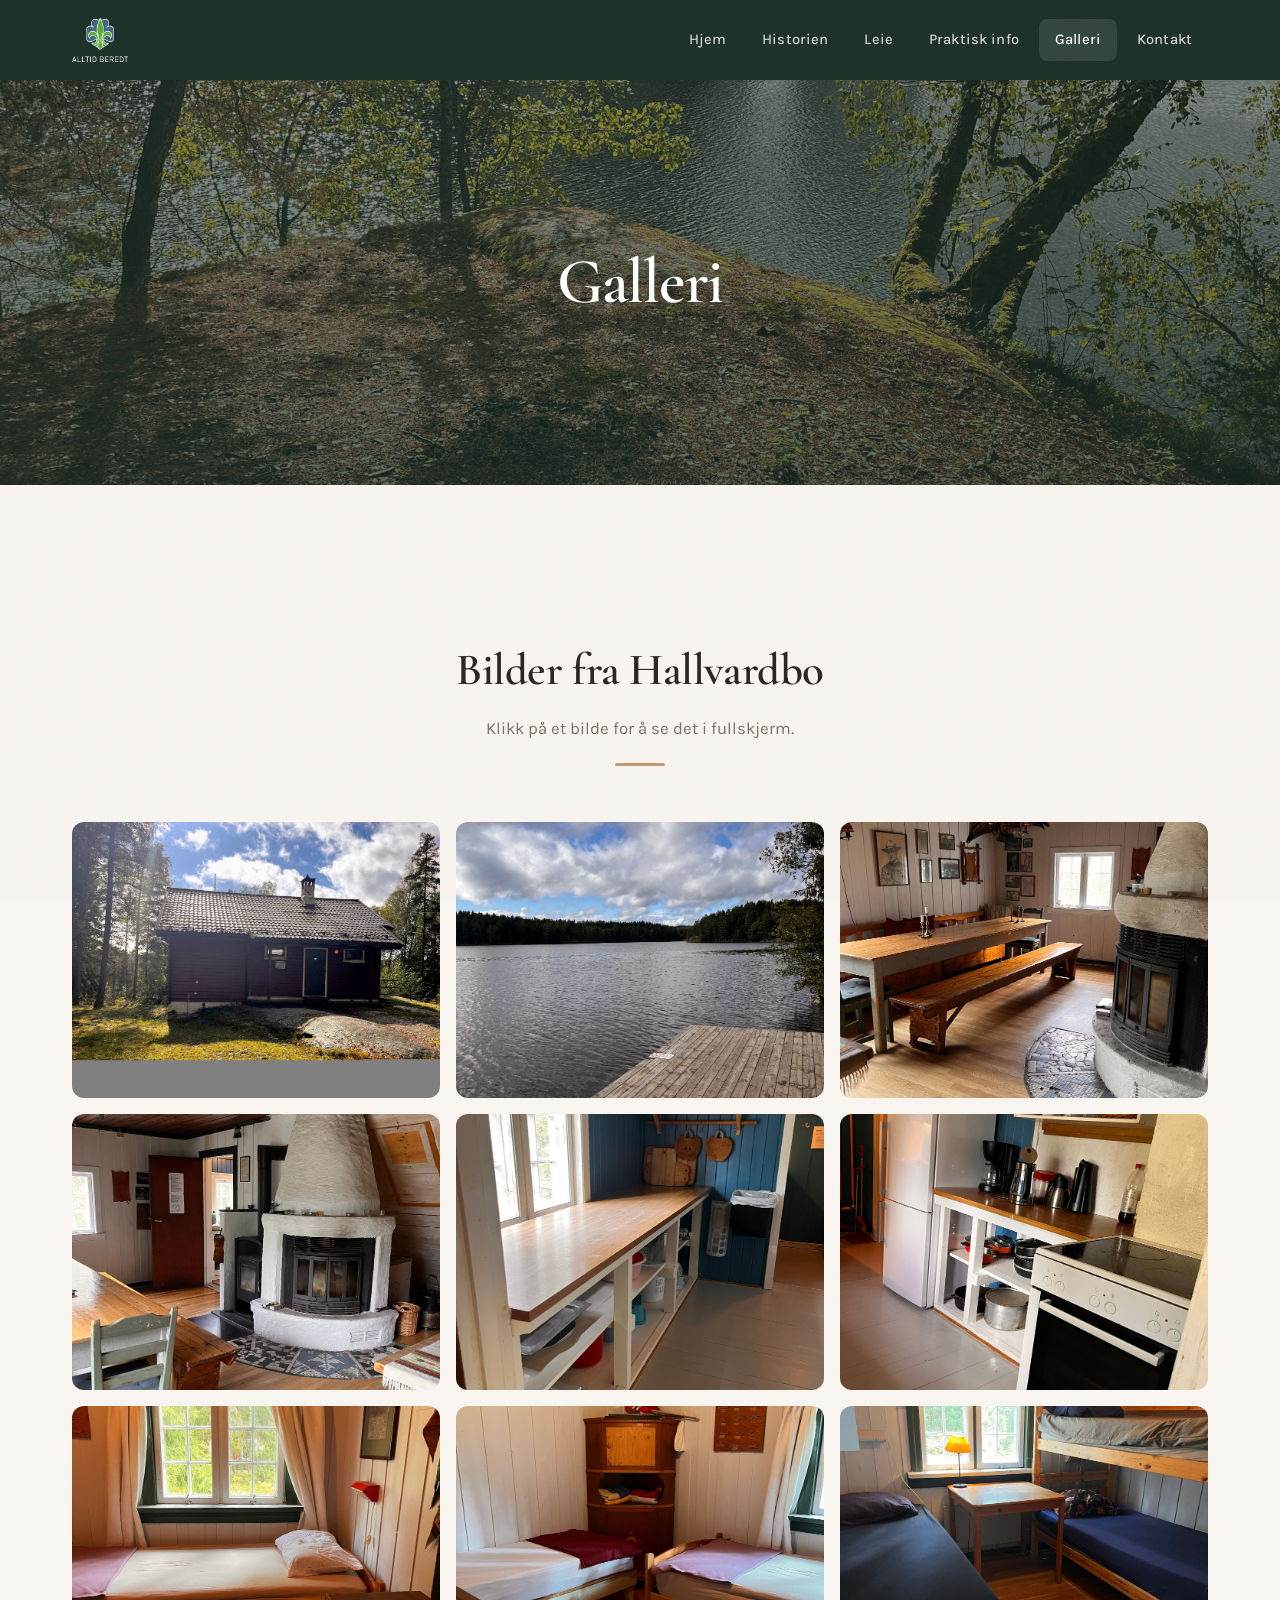
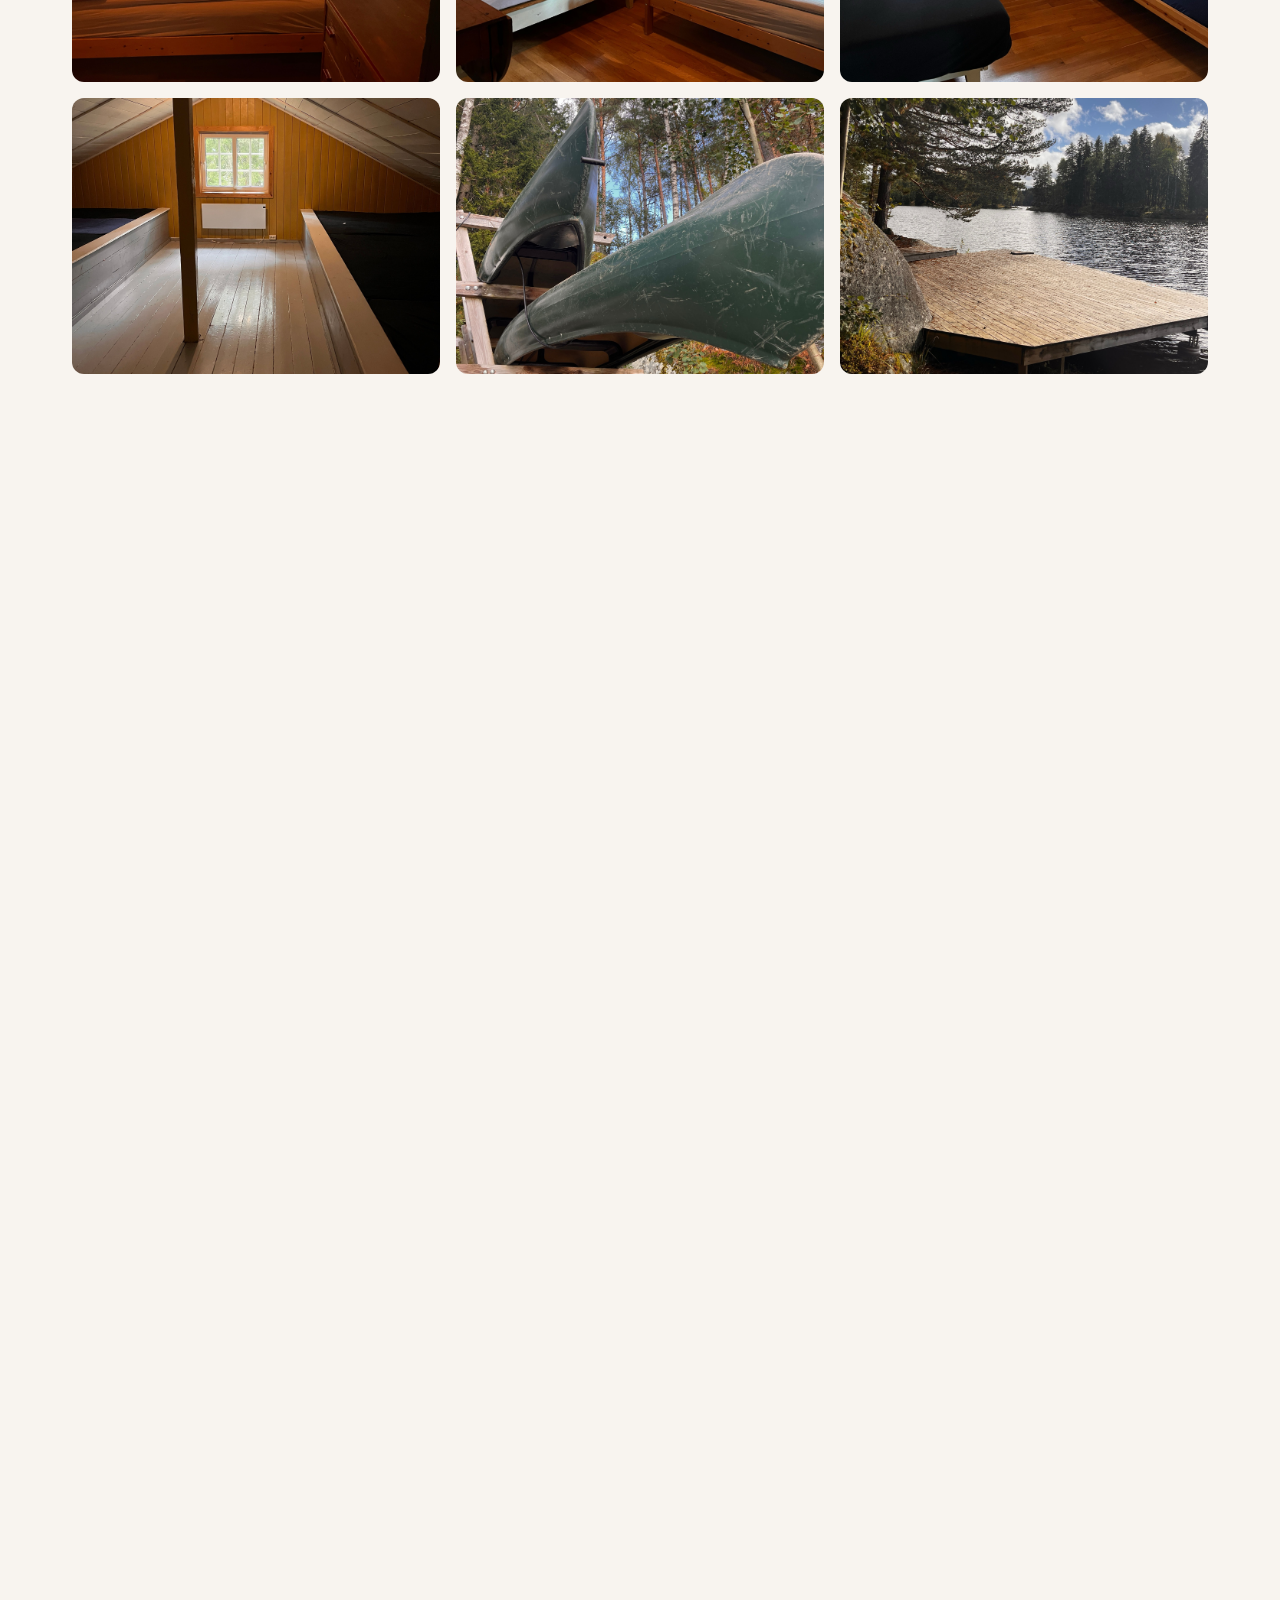
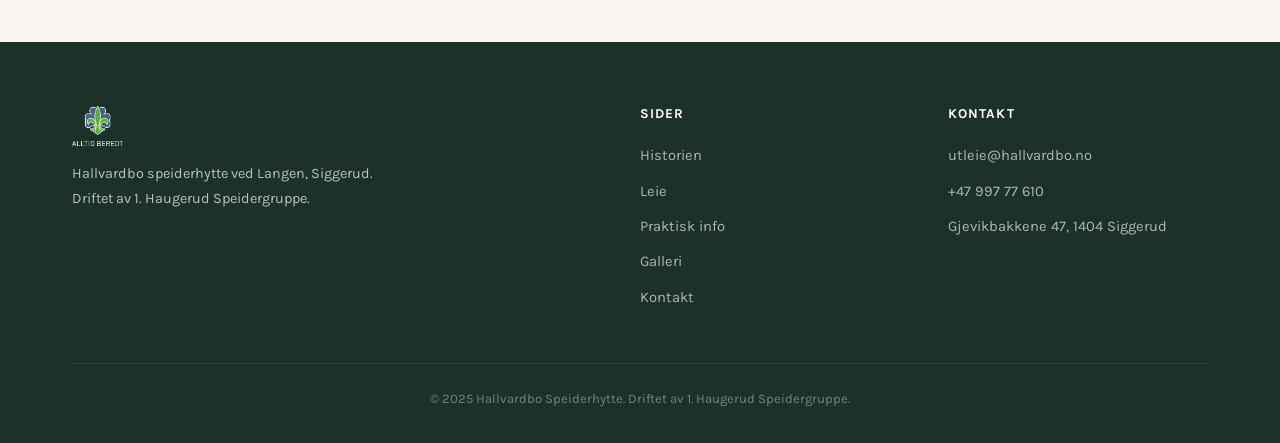
==== galleri.html @ 91730b1a "Initial commit: Hallvardbo speiderhytte static site Static HTML/CSS rebuild of hallvardbo.no with al" ====
<!DOCTYPE html>
<html lang="no">
<head>
  <meta charset="UTF-8">
  <meta name="viewport" content="width=device-width, initial-scale=1.0">
  <title>Galleri — Hallvardbo Speiderhytte</title>
  <meta name="description" content="Bilder fra Hallvardbo speiderhytte — hytta, brygga, naturen og uteområdet.">
  <link rel="stylesheet" href="css/style.css">
</head>
<body>

  <!-- HEADER -->
  <header class="header">
    <div class="header__inner">
      <a href="index.html"><img src="images/logo.png" alt="Hallvardbo Speiderhytte" class="header__logo"></a>
      <nav class="nav">
        <a href="index.html">Hjem</a>
        <a href="historien.html">Historien</a>
        <a href="leie.html">Leie</a>
        <a href="praktisk-info.html">Praktisk info</a>
        <a href="galleri.html" class="active">Galleri</a>
        <a href="kontakt.html">Kontakt</a>
      </nav>
      <button class="hamburger" aria-label="Meny">
        <span></span><span></span><span></span>
      </button>
    </div>
  </header>
  <nav class="mobile-nav">
    <a href="index.html">Hjem</a>
    <a href="historien.html">Historien</a>
    <a href="leie.html">Leie</a>
    <a href="praktisk-info.html">Praktisk info</a>
    <a href="galleri.html" class="active">Galleri</a>
    <a href="kontakt.html">Kontakt</a>
  </nav>

  <!-- PAGE HEADER -->
  <section class="page-header">
    <div class="hero__bg" style="background-image: url('images/balplass.jpg')"></div>
    <div class="page-header__content">
      <h1>Galleri</h1>
    </div>
  </section>

  <svg class="wave" viewBox="0 0 1440 60" preserveAspectRatio="none">
    <path d="M0,20 C360,55 720,0 1080,30 C1260,45 1380,10 1440,25 L1440,60 L0,60 Z" fill="var(--cream)"/>
  </svg>

  <!-- GALLERY -->
  <section class="section section--cream">
    <div class="container">
      <div class="section-intro fade-up">
        <h2>Bilder fra Hallvardbo</h2>
        <p>Klikk på et bilde for å se det i fullskjerm.</p>
        <div class="divider"></div>
      </div>

      <div class="gallery-grid stagger">
        <div class="gallery-item fade-up" data-caption="Hallvardbo — forsiden av hytta">
          <img src="images/forsiden.jpg" alt="Hallvardbo forsiden" loading="lazy">
          <div class="gallery-item__overlay"><span>Forsiden av hytta</span></div>
        </div>
        <div class="gallery-item fade-up" data-caption="Badebrygge og utsikt over Langen">
          <img src="images/brygge1.jpg" alt="Badebrygge ved Langen" loading="lazy">
          <div class="gallery-item__overlay"><span>Badebrygge og Langen</span></div>
        </div>
        <div class="gallery-item fade-up" data-caption="Stue med peis">
          <img src="images/peisstue1.jpg" alt="Peisstue" loading="lazy">
          <div class="gallery-item__overlay"><span>Stue med peis</span></div>
        </div>
        <div class="gallery-item fade-up" data-caption="Peisstue mot kjøkken">
          <img src="images/peisstue2.jpg" alt="Peisstue mot kjøkken" loading="lazy">
          <div class="gallery-item__overlay"><span>Peisstue mot kjøkken</span></div>
        </div>
        <div class="gallery-item fade-up" data-caption="Kjøkken med utsikt">
          <img src="images/kjokken1.jpg" alt="Kjøkken" loading="lazy">
          <div class="gallery-item__overlay"><span>Kjøkken med utsikt</span></div>
        </div>
        <div class="gallery-item fade-up" data-caption="Kjøkken med stekeovn og kjøleskap">
          <img src="images/kjokken2.jpg" alt="Kjøkken med stekeovn" loading="lazy">
          <div class="gallery-item__overlay"><span>Kjøkken med stekeovn</span></div>
        </div>
        <div class="gallery-item fade-up" data-caption="Soverom 1 med vindu">
          <img src="images/soverom1a.jpg" alt="Soverom 1" loading="lazy">
          <div class="gallery-item__overlay"><span>Soverom 1</span></div>
        </div>
        <div class="gallery-item fade-up" data-caption="Soverom 1 — to enkeltsenger">
          <img src="images/soverom1b.jpg" alt="Soverom 1 enkeltsenger" loading="lazy">
          <div class="gallery-item__overlay"><span>Soverom 1 — enkeltsenger</span></div>
        </div>
        <div class="gallery-item fade-up" data-caption="Soverom 2 med køyeseng">
          <img src="images/soverom2.jpg" alt="Soverom 2" loading="lazy">
          <div class="gallery-item__overlay"><span>Soverom 2</span></div>
        </div>
        <div class="gallery-item fade-up" data-caption="Sovesalen på loftet">
          <img src="images/sovesal.jpg" alt="Sovesal" loading="lazy">
          <div class="gallery-item__overlay"><span>Sovesal</span></div>
        </div>
        <div class="gallery-item fade-up" data-caption="2 av 5 kanoer">
          <img src="images/kanoer.jpg" alt="Kanoer" loading="lazy">
          <div class="gallery-item__overlay"><span>Kanoer</span></div>
        </div>
        <div class="gallery-item fade-up" data-caption="Badebrygge — utsikt over Langen">
          <img src="images/brygge2.jpg" alt="Badebrygge" loading="lazy">
          <div class="gallery-item__overlay"><span>Badebrygge</span></div>
        </div>
        <div class="gallery-item fade-up" data-caption="Terrasse med sitteområde">
          <img src="images/terrasse.jpg" alt="Terrasse" loading="lazy">
          <div class="gallery-item__overlay"><span>Terrasse</span></div>
        </div>
        <div class="gallery-item fade-up" data-caption="Uteområde og bakside av hytta">
          <img src="images/uteomrade.jpg" alt="Uteområde" loading="lazy">
          <div class="gallery-item__overlay"><span>Uteområde</span></div>
        </div>
        <div class="gallery-item fade-up" data-caption="Hallvardbo fra gressletta">
          <img src="images/fasade.jpg" alt="Hallvardbo nedenfra" loading="lazy">
          <div class="gallery-item__overlay"><span>Hallvardbo fra gressletta</span></div>
        </div>
        <div class="gallery-item fade-up" data-caption="Baksiden med balkong">
          <img src="images/balkong.jpg" alt="Balkong" loading="lazy">
          <div class="gallery-item__overlay"><span>Balkong</span></div>
        </div>
        <div class="gallery-item fade-up" data-caption="Gang inne i hytta">
          <img src="images/gang.jpg" alt="Gang" loading="lazy">
          <div class="gallery-item__overlay"><span>Gang</span></div>
        </div>
        <div class="gallery-item fade-up" data-caption="Stien mot badebrygga">
          <img src="images/mot_brygge.jpg" alt="Mot brygge" loading="lazy">
          <div class="gallery-item__overlay"><span>Mot badebrygga</span></div>
        </div>
        <div class="gallery-item fade-up" data-caption="Bålplass ved Langen">
          <img src="images/balplass.jpg" alt="Bålplass" loading="lazy">
          <div class="gallery-item__overlay"><span>Bålplass ved Langen</span></div>
        </div>
        <div class="gallery-item fade-up" data-caption="Gressletta nedfor hytta">
          <img src="images/gressletta.jpg" alt="Gressletta" loading="lazy">
          <div class="gallery-item__overlay"><span>Gressletta</span></div>
        </div>
        <div class="gallery-item fade-up" data-caption="Skilt — Hallvardbo anno 1937">
          <img src="images/skilt.jpg" alt="Hallvardbo skilt" loading="lazy">
          <div class="gallery-item__overlay"><span>Skilt — anno 1937</span></div>
        </div>
        <div class="gallery-item fade-up" data-caption="Utedoer og vedbod">
          <img src="images/toalett_vedskjul.jpg" alt="Utedo og vedbod" loading="lazy">
          <div class="gallery-item__overlay"><span>Utedo og vedbod</span></div>
        </div>
      </div>
    </div>
  </section>

  <!-- LIGHTBOX -->
  <div class="lightbox">
    <button class="lightbox__close" aria-label="Lukk">&times;</button>
    <button class="lightbox__nav lightbox__nav--prev" aria-label="Forrige">&#8592;</button>
    <button class="lightbox__nav lightbox__nav--next" aria-label="Neste">&#8594;</button>
    <img src="" alt="Fullskjerm bilde">
    <div class="lightbox__caption"></div>
  </div>

  <!-- FOOTER -->
  <footer class="footer">
    <div class="container">
      <div class="footer__inner">
        <div class="footer__brand">
          <img src="images/logo.png" alt="Hallvardbo">
          <p>Hallvardbo speiderhytte ved Langen, Siggerud. Driftet av 1. Haugerud Speidergruppe.</p>
        </div>
        <div>
          <h4>Sider</h4>
          <a href="historien.html">Historien</a>
          <a href="leie.html">Leie</a>
          <a href="praktisk-info.html">Praktisk info</a>
          <a href="galleri.html">Galleri</a>
          <a href="kontakt.html">Kontakt</a>
        </div>
        <div>
          <h4>Kontakt</h4>
          <a href="mailto:utleie@hallvardbo.no">utleie@hallvardbo.no</a>
          <a href="tel:+4799777610">+47 997 77 610</a>
          <a href="https://maps.google.com/?q=Gjevikbakkene+47,+1404+Siggerud,+Norge" target="_blank">Gjevikbakkene 47, 1404 Siggerud</a>
        </div>
      </div>
      <div class="footer__bottom">
        &copy; 2025 Hallvardbo Speiderhytte. Driftet av 1. Haugerud Speidergruppe.
      </div>
    </div>
  </footer>

  <script src="js/main.js"></script>
</body>
</html>
---- css/style.css ----
@import url('https://fonts.googleapis.com/css2?family=Cormorant+Garamond:ital,wght@0,400;0,500;0,600;0,700;1,400;1,500&family=Karla:wght@400;500;600;700&display=swap');

/* =============================
   VARIABLES
   ============================= */
:root {
  --forest: #2D4A3B;
  --forest-deep: #1C3128;
  --forest-light: #4A7D60;
  --amber: #C49A6C;
  --gold: #B89358;
  --bark: #4A3728;
  --cream: #F8F4EF;
  --cream-dark: #EDE6DC;
  --sage: #E4EBE3;
  --text: #2A2520;
  --text-muted: #7A7168;
  --white: #FFFFFF;
  --header-h: 80px;
  --max-w: 1200px;
  --radius: 12px;
  --shadow: 0 4px 24px rgba(42,37,32,0.08);
  --shadow-lg: 0 12px 48px rgba(42,37,32,0.14);
  --ease: cubic-bezier(0.4, 0, 0.2, 1);
}

/* =============================
   RESET & BASE
   ============================= */
*, *::before, *::after { margin: 0; padding: 0; box-sizing: border-box; }

html { scroll-behavior: smooth; scroll-padding-top: var(--header-h); }

body {
  font-family: 'Karla', sans-serif;
  font-size: 1.05rem;
  line-height: 1.75;
  color: var(--text);
  background: var(--cream);
  -webkit-font-smoothing: antialiased;
  overflow-x: hidden;
}

/* Subtle grain texture overlay */
body::after {
  content: '';
  position: fixed;
  inset: 0;
  pointer-events: none;
  z-index: 9999;
  opacity: 0.025;
  background-image: url("data:image/svg+xml,%3Csvg viewBox='0 0 256 256' xmlns='http://www.w3.org/2000/svg'%3E%3Cfilter id='n'%3E%3CfeTurbulence type='fractalNoise' baseFrequency='0.9' numOctaves='4' stitchTiles='stitch'/%3E%3C/filter%3E%3Crect width='100%25' height='100%25' filter='url(%23n)'/%3E%3C/svg%3E");
  background-repeat: repeat;
  background-size: 256px 256px;
}

img { max-width: 100%; height: auto; display: block; }
a { color: inherit; text-decoration: none; }
ul { list-style: none; }

/* =============================
   TYPOGRAPHY
   ============================= */
h1, h2, h3, h4 {
  font-family: 'Cormorant Garamond', serif;
  font-weight: 600;
  line-height: 1.2;
  color: var(--text);
}
h1 { font-size: clamp(2.4rem, 5vw, 4rem); letter-spacing: -0.02em; }
h2 { font-size: clamp(1.8rem, 3.5vw, 2.8rem); letter-spacing: -0.01em; }
h3 { font-size: clamp(1.3rem, 2vw, 1.6rem); }
h4 { font-size: 1.15rem; font-weight: 700; }

p + p { margin-top: 1em; }

.serif-italic {
  font-family: 'Cormorant Garamond', serif;
  font-style: italic;
  font-weight: 400;
}

/* =============================
   LAYOUT
   ============================= */
.container {
  width: 100%;
  max-width: var(--max-w);
  margin: 0 auto;
  padding: 0 2rem;
}

.section {
  padding: 100px 0;
}
.section--sage { background: var(--sage); }
.section--cream { background: var(--cream); }
.section--cream-dark { background: var(--cream-dark); }
.section--forest {
  background: var(--forest);
  color: var(--white);
}
.section--forest h2,
.section--forest h3,
.section--forest h4 { color: var(--white); }

.text-center { text-align: center; }

.grid-2 {
  display: grid;
  grid-template-columns: repeat(2, 1fr);
  gap: 2.5rem;
}
.grid-3 {
  display: grid;
  grid-template-columns: repeat(3, 1fr);
  gap: 2rem;
}

/* =============================
   HEADER & NAV
   ============================= */
.header {
  position: fixed;
  top: 0;
  left: 0;
  right: 0;
  height: var(--header-h);
  background: var(--forest-deep);
  z-index: 1000;
  transition: box-shadow 0.3s var(--ease);
}
.header.scrolled {
  box-shadow: 0 2px 20px rgba(0,0,0,0.15);
}
.header__inner {
  max-width: var(--max-w);
  margin: 0 auto;
  padding: 0 2rem;
  height: 100%;
  display: flex;
  align-items: center;
  justify-content: space-between;
}
.header__logo {
  height: 44px;
  width: auto;
  flex-shrink: 0;
}
.nav { display: flex; align-items: center; gap: 0.25rem; }
.nav a {
  color: rgba(255,255,255,0.8);
  font-size: 0.92rem;
  font-weight: 500;
  padding: 0.5rem 1rem;
  border-radius: 8px;
  transition: all 0.25s var(--ease);
  letter-spacing: 0.01em;
}
.nav a:hover,
.nav a.active {
  color: var(--white);
  background: rgba(255,255,255,0.1);
}

/* Hamburger */
.hamburger {
  display: none;
  flex-direction: column;
  gap: 5px;
  background: none;
  border: none;
  cursor: pointer;
  padding: 8px;
  z-index: 1001;
}
.hamburger span {
  display: block;
  width: 24px;
  height: 2px;
  background: var(--white);
  border-radius: 2px;
  transition: all 0.3s var(--ease);
  transform-origin: center;
}
.hamburger.open span:nth-child(1) { transform: rotate(45deg) translate(5px, 5px); }
.hamburger.open span:nth-child(2) { opacity: 0; }
.hamburger.open span:nth-child(3) { transform: rotate(-45deg) translate(5px, -5px); }

/* Mobile nav */
.mobile-nav {
  display: none;
  position: fixed;
  top: var(--header-h);
  left: 0;
  right: 0;
  background: var(--forest-deep);
  padding: 1rem 2rem 2rem;
  transform: translateY(-100%);
  opacity: 0;
  transition: all 0.35s var(--ease);
  z-index: 999;
}
.mobile-nav.open {
  transform: translateY(0);
  opacity: 1;
}
.mobile-nav a {
  display: block;
  color: rgba(255,255,255,0.85);
  font-size: 1.05rem;
  font-weight: 500;
  padding: 0.75rem 0;
  border-bottom: 1px solid rgba(255,255,255,0.08);
  transition: color 0.2s;
}
.mobile-nav a:hover,
.mobile-nav a.active { color: var(--white); }

/* =============================
   HERO
   ============================= */
.hero {
  position: relative;
  height: 85vh;
  min-height: 500px;
  max-height: 900px;
  display: flex;
  align-items: center;
  justify-content: center;
  text-align: center;
  margin-top: var(--header-h);
  overflow: hidden;
}
.hero__bg {
  position: absolute;
  inset: 0;
  background-size: cover;
  background-position: center;
  transition: transform 8s linear;
}
.hero::after {
  content: '';
  position: absolute;
  inset: 0;
  background: linear-gradient(
    180deg,
    rgba(28,49,40,0.55) 0%,
    rgba(28,49,40,0.35) 50%,
    rgba(28,49,40,0.65) 100%
  );
}
.hero__content {
  position: relative;
  z-index: 2;
  color: var(--white);
  max-width: 700px;
  padding: 0 2rem;
}
.hero__content h1 {
  color: var(--white);
  font-size: clamp(2.6rem, 6vw, 4.5rem);
  margin-bottom: 1rem;
  font-weight: 700;
  text-shadow: 0 2px 30px rgba(0,0,0,0.3);
}
.hero__subtitle {
  font-size: clamp(1.05rem, 2vw, 1.3rem);
  opacity: 0.92;
  line-height: 1.6;
  margin-bottom: 2.5rem;
  font-family: 'Cormorant Garamond', serif;
  font-style: italic;
  font-weight: 400;
  font-size: clamp(1.15rem, 2.2vw, 1.45rem);
}

/* Page header (subpages) */
.page-header {
  position: relative;
  height: 45vh;
  min-height: 320px;
  max-height: 500px;
  display: flex;
  align-items: center;
  justify-content: center;
  text-align: center;
  margin-top: var(--header-h);
  overflow: hidden;
}
.page-header .hero__bg { position: absolute; inset: 0; background-size: cover; background-position: center; }
.page-header::after {
  content: '';
  position: absolute;
  inset: 0;
  background: linear-gradient(180deg, rgba(28,49,40,0.5) 0%, rgba(28,49,40,0.7) 100%);
}
.page-header__content {
  position: relative;
  z-index: 2;
  color: var(--white);
}
.page-header__content h1 {
  color: var(--white);
  text-shadow: 0 2px 30px rgba(0,0,0,0.2);
}

/* =============================
   BUTTONS
   ============================= */
.btn {
  display: inline-flex;
  align-items: center;
  gap: 0.5rem;
  font-family: 'Karla', sans-serif;
  font-weight: 600;
  font-size: 0.95rem;
  letter-spacing: 0.03em;
  padding: 0.9rem 2.2rem;
  border-radius: 50px;
  border: none;
  cursor: pointer;
  transition: all 0.3s var(--ease);
  text-transform: uppercase;
}
.btn--primary {
  background: var(--amber);
  color: var(--white);
}
.btn--primary:hover {
  background: var(--gold);
  transform: translateY(-2px);
  box-shadow: 0 6px 24px rgba(184,147,88,0.35);
}
.btn--outline {
  background: transparent;
  color: var(--white);
  border: 2px solid rgba(255,255,255,0.6);
}
.btn--outline:hover {
  background: rgba(255,255,255,0.1);
  border-color: var(--white);
}
.btn--forest {
  background: var(--forest);
  color: var(--white);
}
.btn--forest:hover {
  background: var(--forest-deep);
  transform: translateY(-2px);
  box-shadow: 0 6px 24px rgba(45,74,59,0.3);
}

/* =============================
   WAVE DIVIDER
   ============================= */
.wave {
  display: block;
  width: 100%;
  height: 60px;
  margin-top: -1px;
}
.wave--flip {
  transform: scaleY(-1);
  margin-bottom: -1px;
  margin-top: 0;
}

/* =============================
   CARDS
   ============================= */
.card {
  background: var(--white);
  border-radius: var(--radius);
  padding: 2.5rem;
  box-shadow: var(--shadow);
  transition: all 0.35s var(--ease);
}
.card:hover {
  box-shadow: var(--shadow-lg);
  transform: translateY(-4px);
}
.card__icon {
  width: 52px;
  height: 52px;
  border-radius: 14px;
  background: var(--sage);
  display: flex;
  align-items: center;
  justify-content: center;
  font-size: 1.5rem;
  margin-bottom: 1.2rem;
  color: var(--forest);
}
.card h3 { margin-bottom: 0.75rem; }
.card p { color: var(--text-muted); font-size: 0.98rem; }

/* =============================
   PRICING
   ============================= */
.pricing-card {
  background: var(--white);
  border-radius: var(--radius);
  overflow: hidden;
  box-shadow: var(--shadow);
  transition: all 0.35s var(--ease);
}
.pricing-card:hover {
  box-shadow: var(--shadow-lg);
  transform: translateY(-4px);
}
.pricing-card--featured {
  border: 2px solid var(--forest);
  position: relative;
}
.pricing-card__badge {
  position: absolute;
  top: 1.2rem;
  right: 1.2rem;
  background: var(--forest);
  color: var(--white);
  font-size: 0.75rem;
  font-weight: 700;
  letter-spacing: 0.05em;
  text-transform: uppercase;
  padding: 0.3rem 0.9rem;
  border-radius: 50px;
}
.pricing-card__header {
  padding: 2.5rem 2.5rem 1.5rem;
}
.pricing-card__header h3 {
  margin-bottom: 0.5rem;
}
.pricing-card__header p {
  color: var(--text-muted);
  font-size: 0.92rem;
}
.pricing-card__body {
  padding: 0 2.5rem 2.5rem;
}
.price-row {
  display: flex;
  justify-content: space-between;
  align-items: center;
  padding: 0.85rem 0;
  border-bottom: 1px solid rgba(0,0,0,0.06);
}
.price-row:last-child { border-bottom: none; }
.price-row span:first-child { color: var(--text-muted); font-size: 0.95rem; }
.price-row strong {
  font-size: 1.1rem;
  color: var(--text);
  font-weight: 700;
}

/* =============================
   FEATURE LIST
   ============================= */
.feature-list {
  display: grid;
  grid-template-columns: repeat(auto-fit, minmax(260px, 1fr));
  gap: 1.5rem;
}
.feature-item {
  display: flex;
  align-items: flex-start;
  gap: 1rem;
  padding: 1.25rem;
  border-radius: var(--radius);
  background: var(--white);
  transition: box-shadow 0.3s var(--ease);
}
.feature-item:hover { box-shadow: var(--shadow); }
.feature-item__icon {
  flex-shrink: 0;
  width: 40px;
  height: 40px;
  border-radius: 10px;
  background: var(--sage);
  display: flex;
  align-items: center;
  justify-content: center;
  font-size: 1.1rem;
  color: var(--forest);
}
.feature-item h4 { margin-bottom: 0.25rem; }
.feature-item p { font-size: 0.9rem; color: var(--text-muted); line-height: 1.5; }

/* =============================
   TIMELINE (History)
   ============================= */
.timeline {
  position: relative;
  max-width: 800px;
  margin: 0 auto;
  padding-left: 3rem;
}
.timeline::before {
  content: '';
  position: absolute;
  left: 0;
  top: 0;
  bottom: 0;
  width: 2px;
  background: linear-gradient(180deg, var(--amber), var(--forest-light));
}
.timeline__item {
  position: relative;
  padding-bottom: 3rem;
}
.timeline__item:last-child { padding-bottom: 0; }
.timeline__item::before {
  content: '';
  position: absolute;
  left: -3rem;
  top: 0.35rem;
  width: 12px;
  height: 12px;
  border-radius: 50%;
  background: var(--amber);
  border: 3px solid var(--cream);
  transform: translateX(-5px);
}
.timeline__year {
  font-family: 'Cormorant Garamond', serif;
  font-weight: 700;
  font-size: 1.5rem;
  color: var(--forest);
  margin-bottom: 0.5rem;
}
.timeline__text {
  color: var(--text-muted);
  line-height: 1.7;
}

/* =============================
   CONTACT
   ============================= */
.contact-grid {
  display: grid;
  grid-template-columns: repeat(auto-fit, minmax(280px, 1fr));
  gap: 1.5rem;
}
.contact-card {
  background: var(--white);
  border-radius: var(--radius);
  padding: 2rem;
  box-shadow: var(--shadow);
  text-align: center;
  transition: all 0.35s var(--ease);
}
.contact-card:hover {
  box-shadow: var(--shadow-lg);
  transform: translateY(-3px);
}
.contact-card__role {
  font-size: 0.8rem;
  font-weight: 700;
  text-transform: uppercase;
  letter-spacing: 0.08em;
  color: var(--forest);
  margin-bottom: 0.5rem;
}
.contact-card__name {
  font-family: 'Cormorant Garamond', serif;
  font-size: 1.35rem;
  font-weight: 600;
  margin-bottom: 0.75rem;
}
.contact-card a {
  display: block;
  color: var(--text-muted);
  font-size: 0.9rem;
  padding: 0.15rem 0;
  transition: color 0.2s;
}
.contact-card a:hover { color: var(--forest); }

/* =============================
   GALLERY
   ============================= */
.gallery-grid {
  display: grid;
  grid-template-columns: repeat(auto-fill, minmax(300px, 1fr));
  gap: 1rem;
}
.gallery-item {
  position: relative;
  border-radius: var(--radius);
  overflow: hidden;
  cursor: pointer;
  aspect-ratio: 4/3;
}
.gallery-item img {
  width: 100%;
  height: 100%;
  object-fit: cover;
  transition: transform 0.6s var(--ease);
}
.gallery-item:hover img { transform: scale(1.05); }
.gallery-item__overlay {
  position: absolute;
  inset: 0;
  background: linear-gradient(180deg, transparent 50%, rgba(28,49,40,0.7) 100%);
  opacity: 0;
  transition: opacity 0.3s var(--ease);
  display: flex;
  align-items: flex-end;
  padding: 1.25rem;
}
.gallery-item:hover .gallery-item__overlay { opacity: 1; }
.gallery-item__overlay span {
  color: var(--white);
  font-size: 0.92rem;
  font-weight: 500;
}

/* Lightbox */
.lightbox {
  position: fixed;
  inset: 0;
  background: rgba(0,0,0,0.92);
  z-index: 10000;
  display: flex;
  align-items: center;
  justify-content: center;
  opacity: 0;
  visibility: hidden;
  transition: all 0.35s var(--ease);
  backdrop-filter: blur(10px);
}
.lightbox.open {
  opacity: 1;
  visibility: visible;
}
.lightbox img {
  max-width: 90vw;
  max-height: 85vh;
  object-fit: contain;
  border-radius: 8px;
  box-shadow: 0 20px 60px rgba(0,0,0,0.5);
  transform: scale(0.9);
  transition: transform 0.35s var(--ease);
}
.lightbox.open img { transform: scale(1); }
.lightbox__close {
  position: absolute;
  top: 1.5rem;
  right: 1.5rem;
  width: 48px;
  height: 48px;
  background: rgba(255,255,255,0.1);
  border: none;
  border-radius: 50%;
  color: white;
  font-size: 1.5rem;
  cursor: pointer;
  display: flex;
  align-items: center;
  justify-content: center;
  transition: background 0.2s;
}
.lightbox__close:hover { background: rgba(255,255,255,0.2); }
.lightbox__nav {
  position: absolute;
  top: 50%;
  transform: translateY(-50%);
  width: 52px;
  height: 52px;
  background: rgba(255,255,255,0.1);
  border: none;
  border-radius: 50%;
  color: white;
  font-size: 1.3rem;
  cursor: pointer;
  display: flex;
  align-items: center;
  justify-content: center;
  transition: background 0.2s;
}
.lightbox__nav:hover { background: rgba(255,255,255,0.2); }
.lightbox__nav--prev { left: 1.5rem; }
.lightbox__nav--next { right: 1.5rem; }
.lightbox__caption {
  position: absolute;
  bottom: 1.5rem;
  left: 50%;
  transform: translateX(-50%);
  color: rgba(255,255,255,0.8);
  font-size: 0.95rem;
  text-align: center;
  max-width: 600px;
}

/* =============================
   DIRECTIONS (Practical info)
   ============================= */
.directions-box {
  background: var(--white);
  border-radius: var(--radius);
  padding: 2.5rem;
  box-shadow: var(--shadow);
  margin-bottom: 2rem;
}
.directions-box h3 { margin-bottom: 1rem; }
.directions-box p,
.directions-box li {
  color: var(--text-muted);
  font-size: 0.98rem;
  line-height: 1.7;
}
.directions-box ol {
  padding-left: 1.5rem;
  list-style: decimal;
}
.directions-box ol li { padding: 0.25rem 0; }

/* =============================
   TERMS
   ============================= */
.terms-list li {
  position: relative;
  padding-left: 1.5rem;
  margin-bottom: 0.6rem;
  color: var(--text-muted);
  font-size: 0.95rem;
}
.terms-list li::before {
  content: '';
  position: absolute;
  left: 0;
  top: 0.6rem;
  width: 6px;
  height: 6px;
  border-radius: 50%;
  background: var(--amber);
}

/* =============================
   SECTION INTRO
   ============================= */
.section-intro {
  max-width: 650px;
  margin: 0 auto 3.5rem;
  text-align: center;
}
.section-intro h2 { margin-bottom: 1rem; }
.section-intro p { color: var(--text-muted); font-size: 1.05rem; }
.section-intro .divider {
  width: 50px;
  height: 3px;
  background: var(--amber);
  border-radius: 3px;
  margin: 1.25rem auto 0;
}

/* =============================
   FOOTER
   ============================= */
.footer {
  background: var(--forest-deep);
  color: rgba(255,255,255,0.7);
  padding: 4rem 0 2rem;
}
.footer__inner {
  display: grid;
  grid-template-columns: 2fr 1fr 1fr;
  gap: 3rem;
  margin-bottom: 3rem;
}
.footer__brand img {
  height: 40px;
  margin-bottom: 1rem;
}
.footer__brand p {
  font-size: 0.9rem;
  line-height: 1.7;
  max-width: 320px;
}
.footer h4 {
  color: var(--white);
  font-family: 'Karla', sans-serif;
  font-size: 0.85rem;
  font-weight: 700;
  text-transform: uppercase;
  letter-spacing: 0.08em;
  margin-bottom: 1rem;
}
.footer a {
  display: block;
  color: rgba(255,255,255,0.65);
  font-size: 0.92rem;
  padding: 0.3rem 0;
  transition: color 0.2s;
}
.footer a:hover { color: var(--white); }
.footer__bottom {
  border-top: 1px solid rgba(255,255,255,0.08);
  padding-top: 1.5rem;
  font-size: 0.82rem;
  text-align: center;
  color: rgba(255,255,255,0.4);
}

/* =============================
   ANIMATIONS
   ============================= */
.fade-up {
  opacity: 0;
  transform: translateY(30px);
  transition: opacity 0.7s var(--ease), transform 0.7s var(--ease);
}
.fade-up.visible {
  opacity: 1;
  transform: translateY(0);
}
/* Stagger children */
.stagger > .fade-up:nth-child(1) { transition-delay: 0s; }
.stagger > .fade-up:nth-child(2) { transition-delay: 0.1s; }
.stagger > .fade-up:nth-child(3) { transition-delay: 0.2s; }
.stagger > .fade-up:nth-child(4) { transition-delay: 0.3s; }
.stagger > .fade-up:nth-child(5) { transition-delay: 0.4s; }
.stagger > .fade-up:nth-child(6) { transition-delay: 0.5s; }

/* Hero entrance */
.hero__content h1,
.hero__content .hero__subtitle,
.hero__content .btn {
  opacity: 0;
  transform: translateY(20px);
  animation: heroIn 0.8s var(--ease) forwards;
}
.hero__content .hero__subtitle { animation-delay: 0.15s; }
.hero__content .btn { animation-delay: 0.3s; }

@keyframes heroIn {
  to { opacity: 1; transform: translateY(0); }
}

/* =============================
   RESPONSIVE
   ============================= */
@media (max-width: 900px) {
  :root { --header-h: 64px; }

  .nav { display: none; }
  .hamburger { display: flex; }
  .mobile-nav { display: block; }

  .section { padding: 60px 0; }

  .grid-2,
  .grid-3 {
    grid-template-columns: 1fr;
  }

  .footer__inner {
    grid-template-columns: 1fr;
    gap: 2rem;
  }

  .hero { height: 70vh; }
  .page-header { height: 35vh; min-height: 260px; }

  .timeline { padding-left: 2rem; }
  .timeline__item::before { left: -2rem; }

  .gallery-grid { grid-template-columns: repeat(auto-fill, minmax(250px, 1fr)); }

  .lightbox__nav--prev { left: 0.5rem; }
  .lightbox__nav--next { right: 0.5rem; }
}

@media (max-width: 500px) {
  .container { padding: 0 1.25rem; }
  .card { padding: 1.75rem; }
  .pricing-card__header { padding: 2rem 1.75rem 1rem; }
  .pricing-card__body { padding: 0 1.75rem 2rem; }
  .gallery-grid { grid-template-columns: 1fr; }
}

/* =============================
   UTILITY
   ============================= */
.mb-1 { margin-bottom: 1rem; }
.mb-2 { margin-bottom: 2rem; }
.mb-3 { margin-bottom: 3rem; }
.mb-4 { margin-bottom: 4rem; }
.mt-2 { margin-top: 2rem; }
.mt-3 { margin-top: 3rem; }
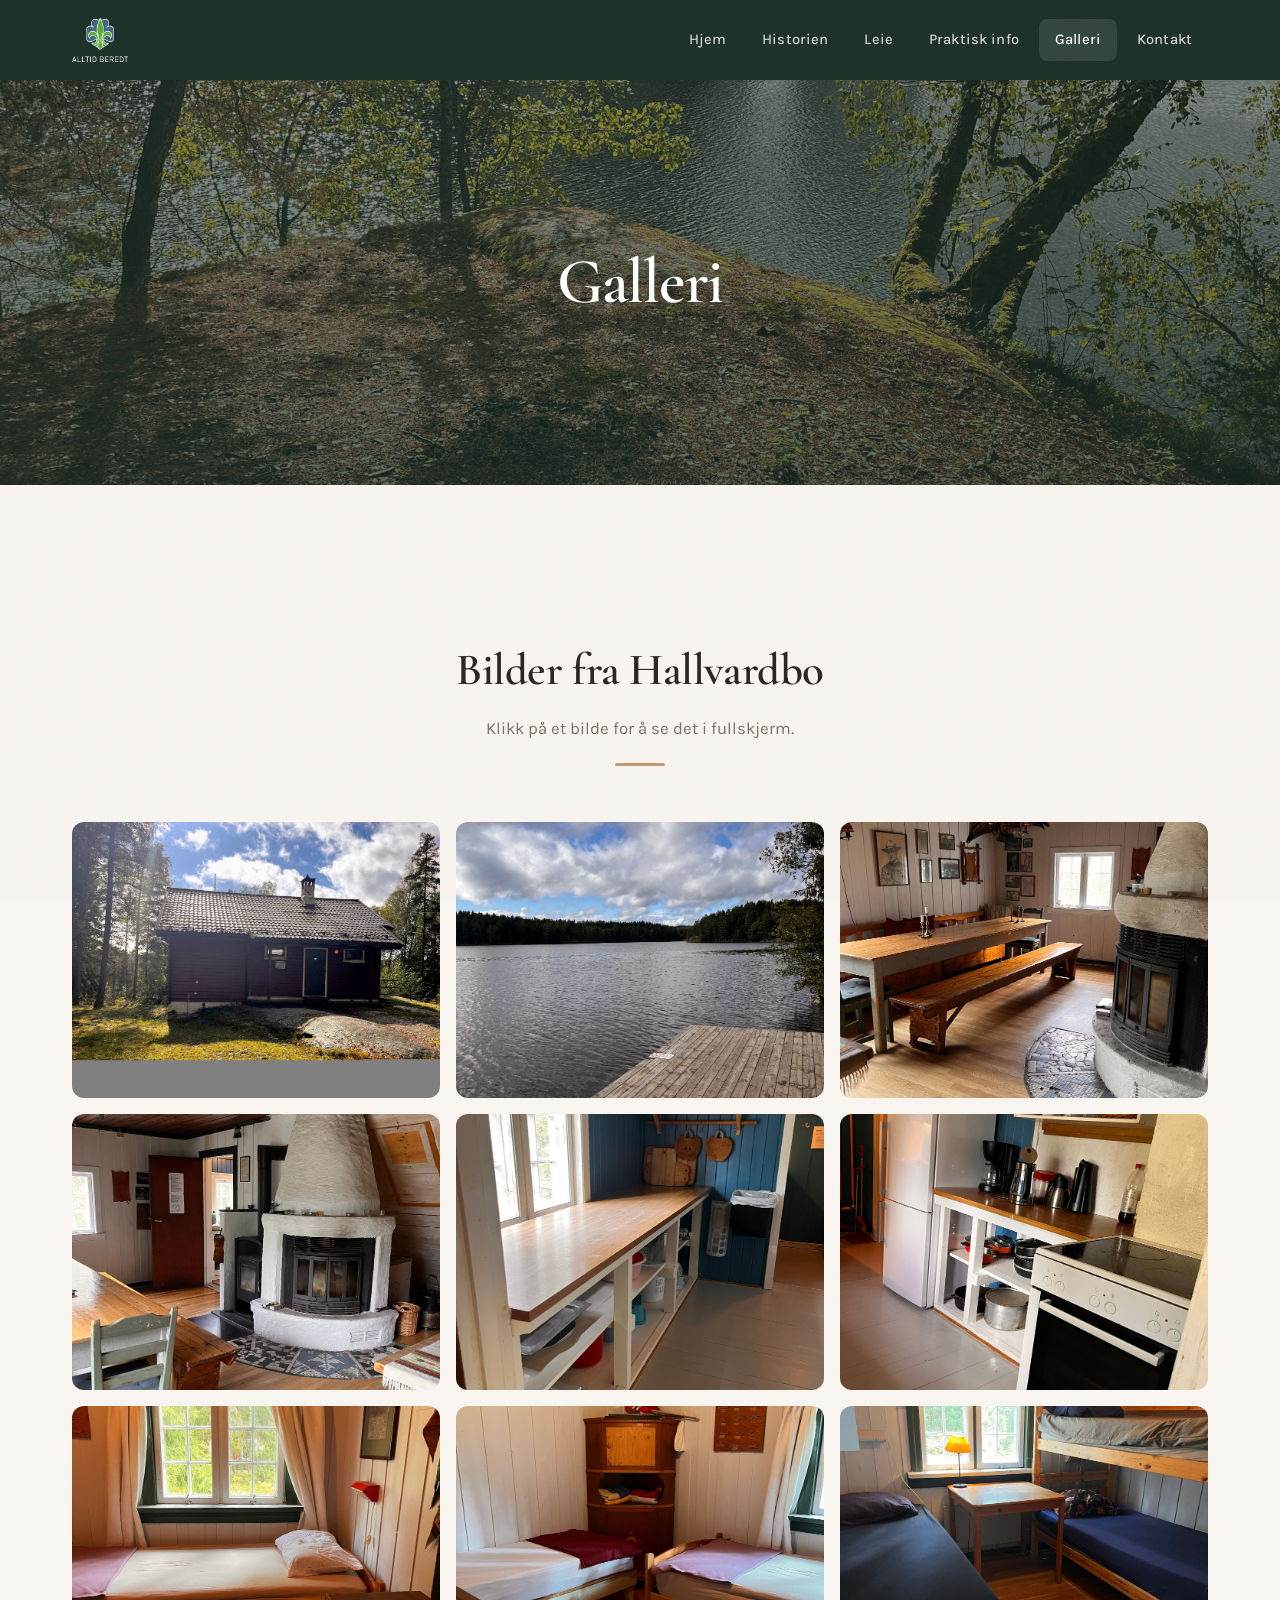
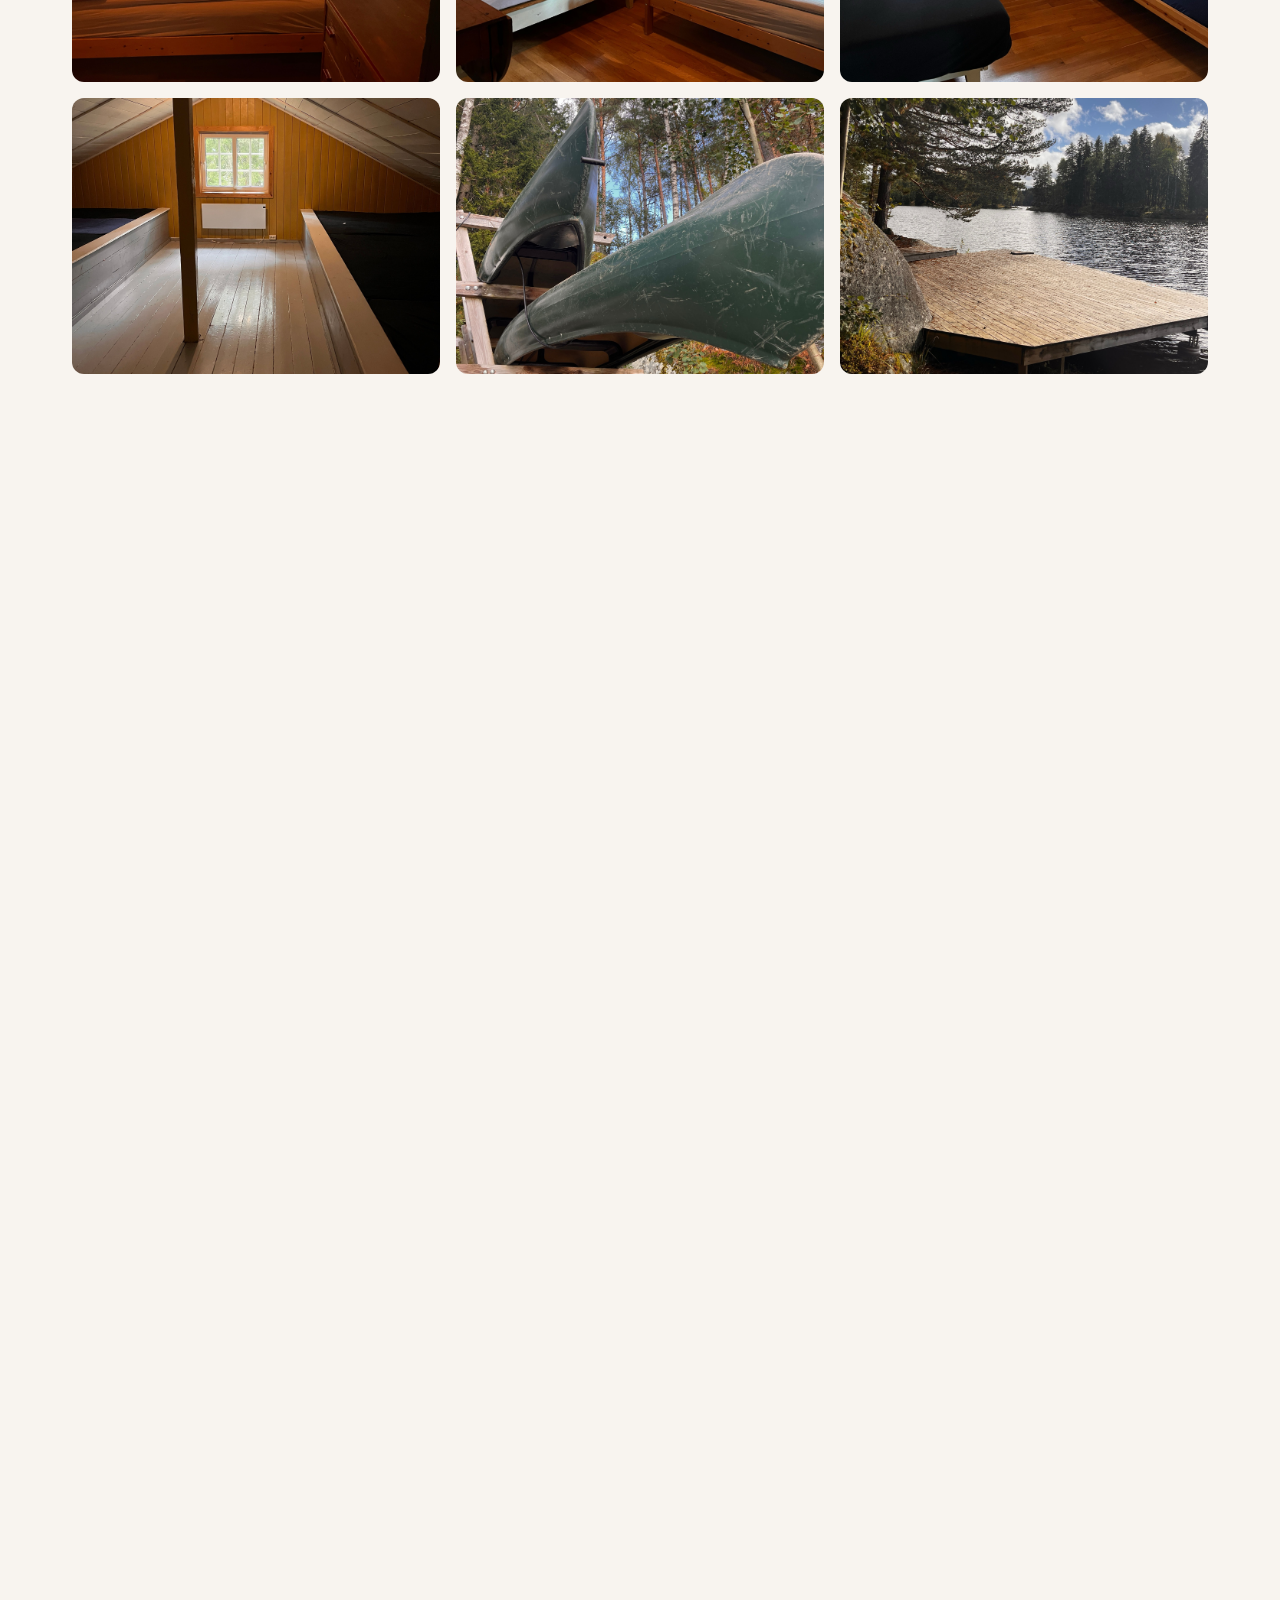
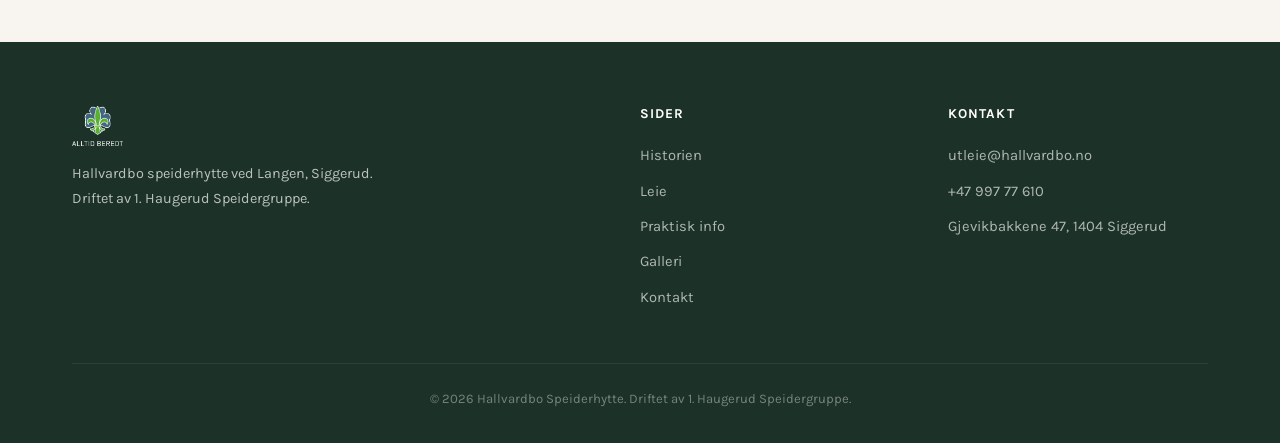
==== commit 18008c85: "Migrate to S3 + CloudFront serverless hosting - Add CloudFormation template (S3 bucket, CloudFront w" ====
--- a/galleri.html
+++ b/galleri.html
@@ -182,7 +182,7 @@
         </div>
       </div>
       <div class="footer__bottom">
-        &copy; 2025 Hallvardbo Speiderhytte. Driftet av 1. Haugerud Speidergruppe.
+        &copy; 2026 Hallvardbo Speiderhytte. Driftet av 1. Haugerud Speidergruppe.
       </div>
     </div>
   </footer>
